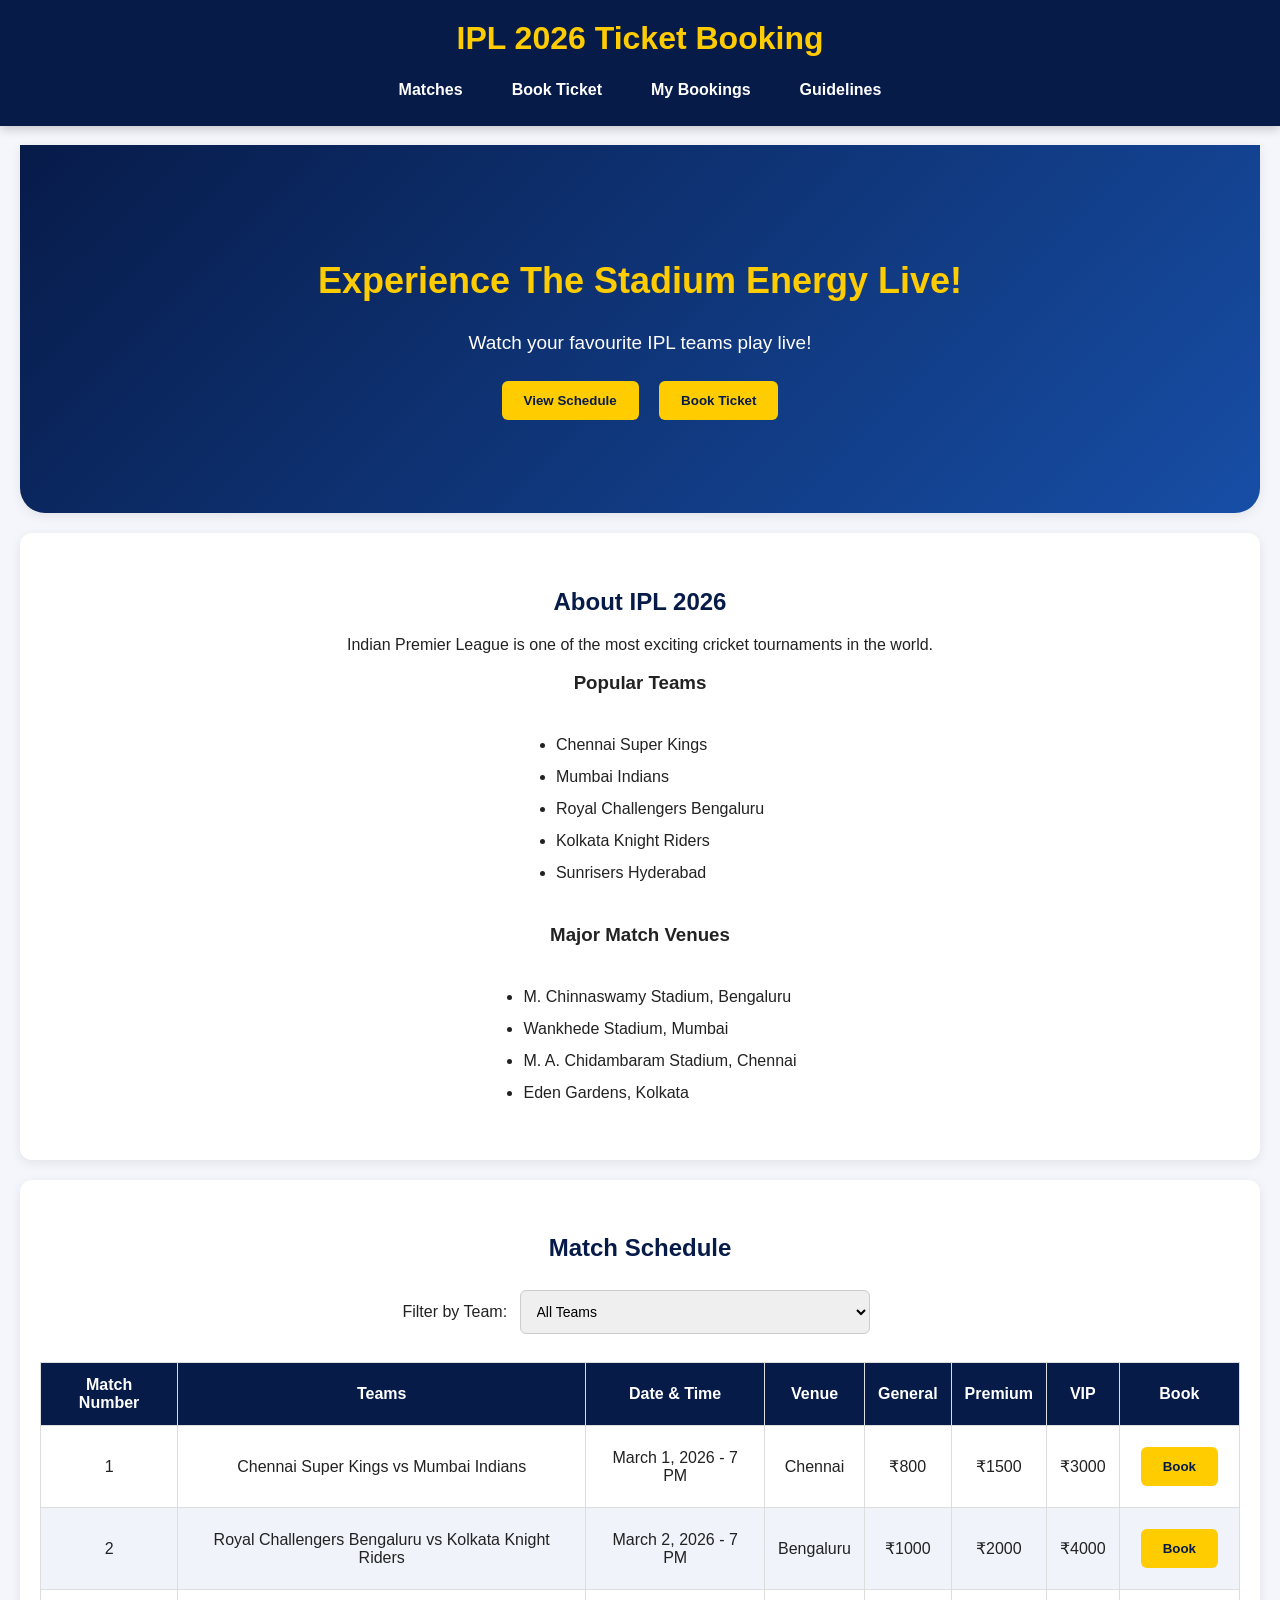
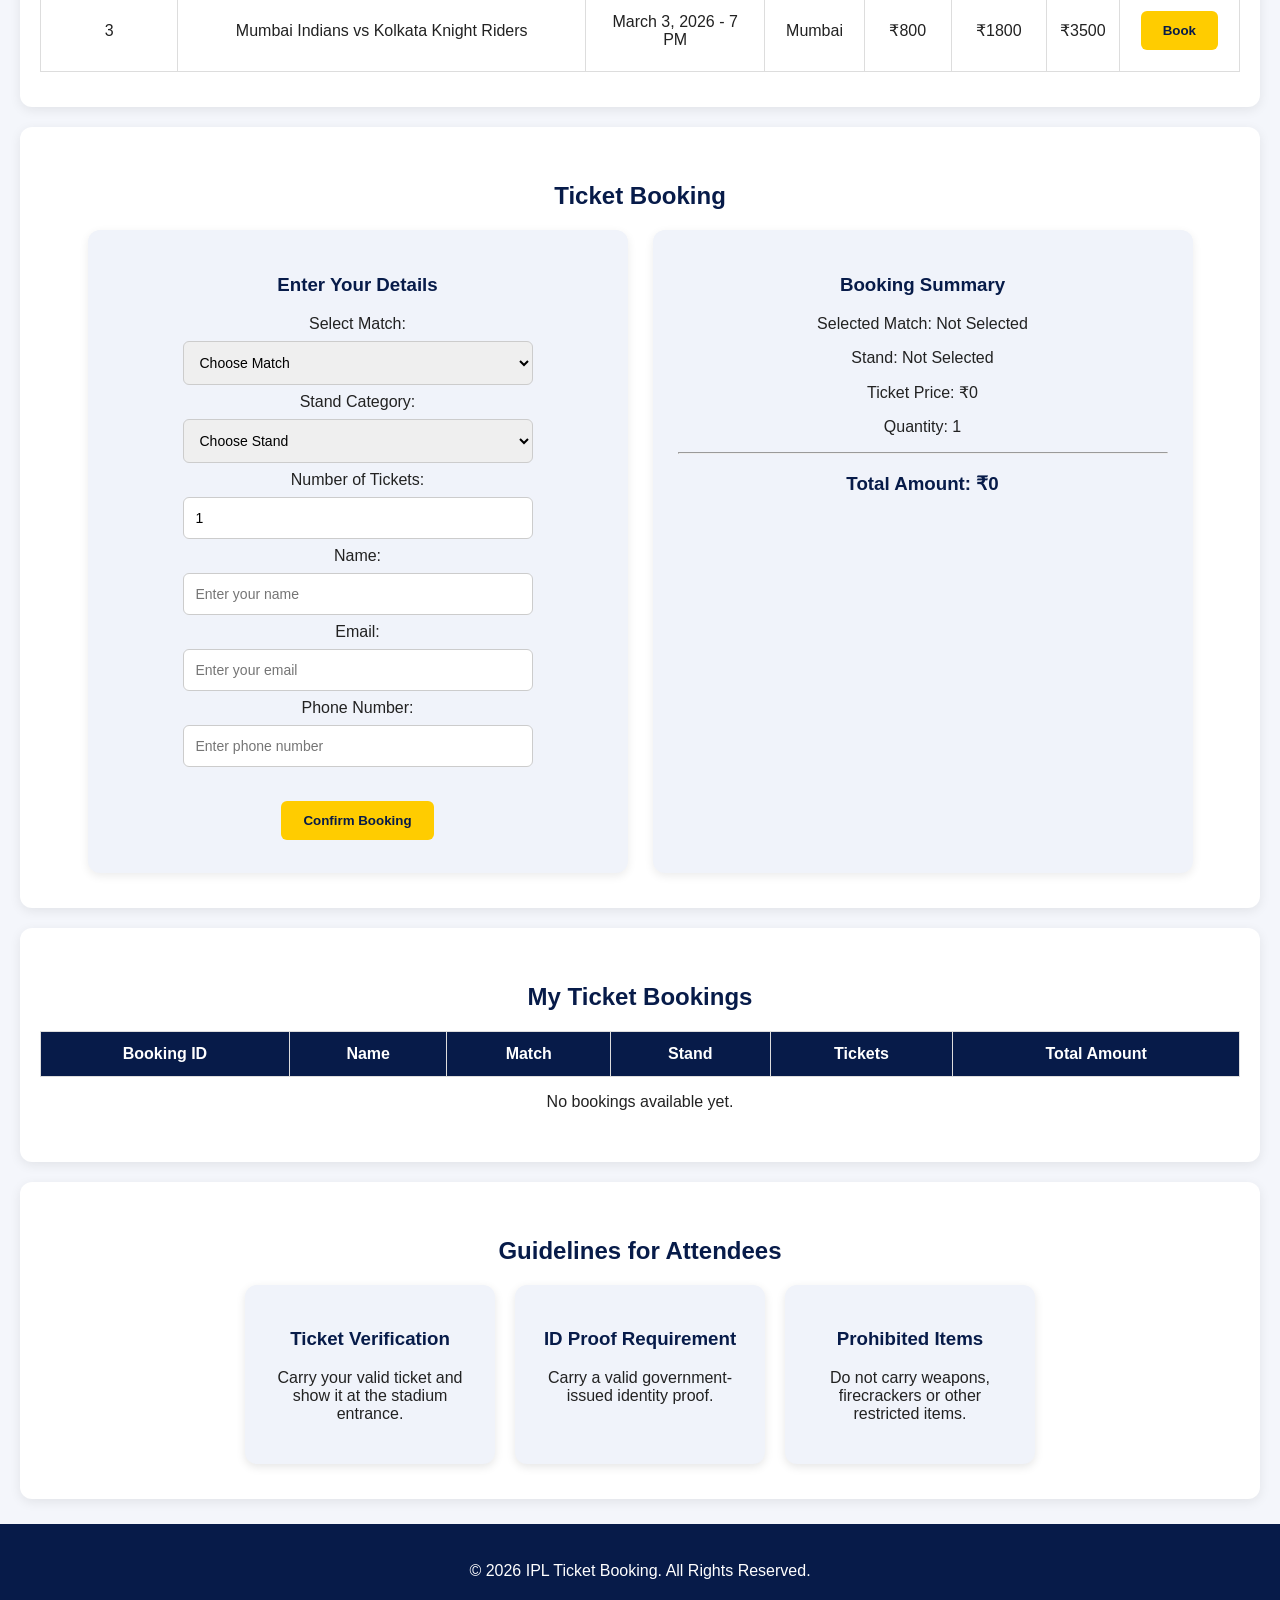
==== index.html @ 3a961a7f "Complete IPL Ticket Booking Activity 5" ====
<!DOCTYPE html>
<html lang="en">

<head>
    <meta charset="UTF-8">
    <meta name="viewport" content="width=device-width, initial-scale=1.0">
    <title>IPL 2026 Ticket Booking</title>
    <link rel="stylesheet" href="styles.css">
    
    
</head>

<body>

    <!-- HEADER AND NAVIGATION -->

    <header>
        <h1>IPL 2026 Ticket Booking</h1>

      <nav>
    <a href="#matches">Matches</a>
    <a href="booking.html">Book Ticket</a>
    <a href="#mybookings">My Bookings</a>
    <a href="#guidelines">Guidelines</a>
</nav>
    </header>

    <main>

        <!-- HERO SECTION -->

        <section id="hero">

            <h1>Experience The Stadium Energy Live!</h1>

            <p>Watch your favourite IPL teams play live!</p>

            <button onclick="location.href='#matches'">
                View Schedule
            </button>

            <button onclick="location.href='booking.html'">
                Book Ticket
            </button>

        </section>


        <!-- ABOUT IPL SECTION -->

        <section id="about">

            <h2>About IPL 2026</h2>

            <p>
                Indian Premier League is one of the most exciting
                cricket tournaments in the world.
            </p>

            <h3>Popular Teams</h3>

            <ul>
                <li>Chennai Super Kings</li>
                <li>Mumbai Indians</li>
                <li>Royal Challengers Bengaluru</li>
                <li>Kolkata Knight Riders</li>
                <li>Sunrisers Hyderabad</li>
            </ul>

            <h3>Major Match Venues</h3>

            <ul>
                <li>M. Chinnaswamy Stadium, Bengaluru</li>
                <li>Wankhede Stadium, Mumbai</li>
                <li>M. A. Chidambaram Stadium, Chennai</li>
                <li>Eden Gardens, Kolkata</li>
            </ul>

        </section>


        <!-- MATCH SCHEDULE SECTION -->

        <section id="matches">

            <h2>Match Schedule</h2>

            <label for="teamFilter">Filter by Team:</label>

            <select id="teamFilter" onchange="filterMatches()">
                <option value="all">All Teams</option>
                <option value="Chennai Super Kings">Chennai Super Kings</option>
                <option value="Mumbai Indians">Mumbai Indians</option>
                <option value="Royal Challengers Bengaluru">Royal Challengers Bengaluru</option>
                <option value="Kolkata Knight Riders">Kolkata Knight Riders</option>
            </select>

            <table>

                <thead>
                    <tr>
                        <th>Match Number</th>
                        <th>Teams</th>
                        <th>Date & Time</th>
                        <th>Venue</th>
                        <th>General</th>
                        <th>Premium</th>
                        <th>VIP</th>
                        <th>Book</th>
                    </tr>
                </thead>

                <tbody id="matchTable">

                    <tr>
                        <td>1</td>
                        <td>Chennai Super Kings vs Mumbai Indians</td>
                        <td>March 1, 2026 - 7 PM</td>
                        <td>Chennai</td>
                        <td>₹800</td>
                        <td>₹1500</td>
                        <td>₹3000</td>
                        <td>
                            <button onclick="selectMatch('CSK vs MI')">
                                Book
                            </button>
                        </td>
                    </tr>

                    <tr>
                        <td>2</td>
                        <td>Royal Challengers Bengaluru vs Kolkata Knight Riders</td>
                        <td>March 2, 2026 - 7 PM</td>
                        <td>Bengaluru</td>
                        <td>₹1000</td>
                        <td>₹2000</td>
                        <td>₹4000</td>
                        <td>
                            <button onclick="selectMatch('RCB vs KKR')">
                                Book
                            </button>
                        </td>
                    </tr>

                    <tr>
                        <td>3</td>
                        <td>Mumbai Indians vs Kolkata Knight Riders</td>
                        <td>March 3, 2026 - 7 PM</td>
                        <td>Mumbai</td>
                        <td>₹800</td>
                        <td>₹1800</td>
                        <td>₹3500</td>
                        <td>
                            <button onclick="selectMatch('MI vs KKR')">
                                Book
                            </button>
                        </td>
                    </tr>

                </tbody>

            </table>

        </section>


        <!-- TICKET BOOKING SECTION -->

        <section id="booking">

            <h2>Ticket Booking</h2>

            <div class="booking-container">

                <!-- BOOKING FORM -->

                <div class="booking-form">

                    <h3>Enter Your Details</h3>

                    <form id="ticketForm">

                        <label for="match">Select Match:</label><br>

                        <select id="match" required onchange="updateSummary()">
                            <option value="">Choose Match</option>
                            <option value="CSK vs MI">CSK vs MI</option>
                            <option value="RCB vs KKR">RCB vs KKR</option>
                            <option value="MI vs KKR">MI vs KKR</option>
                        </select>

                        <br>

                        <label for="stand">Stand Category:</label><br>

                        <select id="stand" required onchange="updateSummary()">
                            <option value="">Choose Stand</option>
                            <option value="General">General</option>
                            <option value="Premium">Premium</option>
                            <option value="VIP">VIP</option>
                        </select>

                        <br>

                        <label for="quantity">Number of Tickets:</label><br>

                        <input type="number" id="quantity"
                            min="1" max="10" value="1"
                            required oninput="updateSummary()">

                        <br>

                        <label for="name">Name:</label><br>

                        <input type="text" id="name"
                            placeholder="Enter your name" required>

                        <br>

                        <label for="email">Email:</label><br>

                        <input type="email" id="email"
                            placeholder="Enter your email" required>

                        <br>

                        <label for="phone">Phone Number:</label><br>

                        <input type="tel" id="phone"
                            placeholder="Enter phone number"
                            pattern="[0-9]{10}" required>

                        <br><br>

                        <button type="submit">Confirm Booking</button>

                    </form>

                </div>


                <!-- BOOKING SUMMARY CARD -->

                <div class="summary">

                    <h3>Booking Summary</h3>

                    <p>Selected Match: <span id="summaryMatch">Not Selected</span></p>

                    <p>Stand: <span id="summaryStand">Not Selected</span></p>

                    <p>Ticket Price: ₹<span id="summaryPrice">0</span></p>

                    <p>Quantity: <span id="summaryQuantity">1</span></p>

                    <hr>

                    <h3>Total Amount: ₹<span id="totalAmount">0</span></h3>

                </div>

            </div>

        </section>


        <!-- MY BOOKINGS SECTION -->

        <section id="mybookings">

            <h2>My Ticket Bookings</h2>

            <table>

                <thead>
                    <tr>
                        <th>Booking ID</th>
                        <th>Name</th>
                        <th>Match</th>
                        <th>Stand</th>
                        <th>Tickets</th>
                        <th>Total Amount</th>
                    </tr>
                </thead>

                <tbody>
                    <!-- Future booking records will appear here -->
                </tbody>

            </table>

            <p>No bookings available yet.</p>

        </section>


        <!-- GUIDELINES SECTION -->

        <section id="guidelines">

            <h2>Guidelines for Attendees</h2>

            <div class="card-container">

                <div class="card">
                    <h3>Ticket Verification</h3>
                    <p>
                        Carry your valid ticket and show it
                        at the stadium entrance.
                    </p>
                </div>

                <div class="card">
                    <h3>ID Proof Requirement</h3>
                    <p>
                        Carry a valid government-issued
                        identity proof.
                    </p>
                </div>

                <div class="card">
                    <h3>Prohibited Items</h3>
                    <p>
                        Do not carry weapons, firecrackers
                        or other restricted items.
                    </p>
                </div>

            </div>

        </section>

    </main>


    <!-- FOOTER -->

    <footer>

        <p>
            © 2026 IPL Ticket Booking.
            All Rights Reserved.
        </p>

    </footer>


    <!-- JAVASCRIPT -->

    <script>

        // Ticket prices for each match

        const prices = {
            "CSK vs MI": {
                General: 800,
                Premium: 1500,
                VIP: 3000
            },

            "RCB vs KKR": {
                General: 1000,
                Premium: 2000,
                VIP: 4000
            },

            "MI vs KKR": {
                General: 800,
                Premium: 1800,
                VIP: 3500
            }
        };


        // Select match from schedule table

        function selectMatch(match) {

            document.getElementById("match").value = match;

    updateSummary();

    document.getElementById("booking").scrollIntoView({
        behavior: "smooth"
        });
         showToast(match + " selected! Proceed with booking.");
}


        // Update booking summary

        function updateSummary() {

            let match = document.getElementById("match").value;

            let stand = document.getElementById("stand").value;

            let quantity = Number(document.getElementById("quantity").value) || 0;

            let price = 0;

            if (match && stand) {
                price = prices[match][stand];
            }

            let total = price * quantity;

            document.getElementById("summaryMatch").innerText =
                match || "Not Selected";

            document.getElementById("summaryStand").innerText =
                stand || "Not Selected";

            document.getElementById("summaryPrice").innerText = price;

            document.getElementById("summaryQuantity").innerText = quantity;

            document.getElementById("totalAmount").innerText = total;

        }


        // Filter matches by team

        function filterMatches() {

            let filter = document.getElementById("teamFilter").value;

            let rows = document.querySelectorAll("#matchTable tr");

            rows.forEach(function(row) {

                let teams = row.cells[1].innerText;

                if (filter === "all" || teams.includes(filter)) {

                    row.style.display = "";

                } else {

                    row.style.display = "none";

                }

            });

        }


        // Form submission

        document.getElementById("ticketForm").addEventListener("submit", function(event) {

            event.preventDefault();

            alert("Booking details submitted successfully!");

        });

    </script>
<div id="toast" class="toast"></div>
<script src="app.js"></script>
<script>
    // Your existing JavaScript functions
    // selectMatch()
    // updateSummary()
    // filterMatches()
</script>
</body>
</html>
---- styles.css ----
/* 1. CSS VARIABLES */

:root {
    --primary: #071b49;
    --accent: #ffcc00;
    --background: #f4f6fb;
    --text: #222222;
    --white: #ffffff;
}

/* 2. GENERAL STYLING */

* {
    box-sizing: border-box;
}

html {
    scroll-behavior: smooth;
    scroll-padding-top: 110px;
}

body {
    margin: 0;
    font-family: Arial, sans-serif;
    background-color: var(--background);
    color: var(--text);
    text-align: center;
}

/* 3. NAVIGATION BAR */

header {
    background-color: var(--primary);
    color: var(--white);
    padding: 15px;
    position: fixed;
    top: 0;
    left: 0;
    width: 100%;
    z-index: 1000;
    box-shadow: 0 3px 10px rgba(0, 0, 0, 0.2);
}

header h1 {
    margin: 5px;
    color: var(--accent);
}

nav {
    margin-top: 12px;
}

nav a {
    color: var(--white);
    text-decoration: none;
    margin: 12px;
    font-weight: bold;
    transition: 0.3s;
}

nav a:hover {
    color: var(--accent);
    text-decoration: underline;
}

/* Space below fixed navigation */

main {
    padding-top: 125px;
}

/* 4. SECTIONS */

section {
    background-color: var(--white);
    padding: 35px 20px;
    margin: 20px;
    border-radius: 12px;
    box-shadow: 0 3px 12px rgba(0, 0, 0, 0.08);
}

section h2 {
    color: var(--primary);
    margin-bottom: 20px;
}

/* 5. HERO / BANNER SECTION */

#hero {
    background: linear-gradient(135deg, #071b49, #174ea6);
    color: var(--white);
    padding: 85px 20px;
    border-radius: 0 0 25px 25px;
}

#hero h1 {
    font-size: 36px;
    color: var(--accent);
}

#hero p {
    font-size: 19px;
}

/* 6. BUTTONS */

button {
    background-color: var(--accent);
    color: var(--primary);
    padding: 12px 22px;
    border: none;
    border-radius: 6px;
    font-weight: bold;
    cursor: pointer;
    margin: 8px;
    transition: 0.3s;
}

button:hover {
    background-color: #ffffff;
    color: var(--primary);
    transform: translateY(-2px);
}

/* 7. ABOUT SECTION */

#about ul {
    display: inline-block;
    text-align: left;
    line-height: 2;
}

/* 8. MATCH TABLE */

table {
    width: 100%;
    border-collapse: collapse;
    margin-top: 20px;
    background-color: var(--white);
}

th, td {
    border: 1px solid #dddddd;
    padding: 13px;
}

th {
    background-color: var(--primary);
    color: var(--white);
}

tr:nth-child(even) {
    background-color: #f0f3fa;
}

tr:hover {
    background-color: #fff5cc;
}

/* 9. FORM AND INPUT FIELDS */

input, select {
    width: 90%;
    max-width: 350px;
    padding: 12px;
    margin: 8px;
    border: 1px solid #cccccc;
    border-radius: 6px;
    font-size: 14px;
}

input:focus, select:focus {
    outline: 2px solid var(--accent);
    border-color: var(--primary);
}

/* 10. BOOKING CONTAINER */

.booking-container {
    display: flex;
    justify-content: center;
    align-items: stretch;
    gap: 25px;
    flex-wrap: wrap;
}

.booking-form, .summary {
    background-color: #f0f3fa;
    padding: 25px;
    border-radius: 12px;
    width: 45%;
    min-width: 280px;
    box-shadow: 0 3px 10px rgba(0, 0, 0, 0.08);
}

.booking-form h3, .summary h3 {
    color: var(--primary);
}

/* 11. GUIDELINE CARDS */

.card-container {
    display: flex;
    justify-content: center;
    gap: 20px;
    flex-wrap: wrap;
}

.card {
    background-color: #f0f3fa;
    padding: 25px;
    border-radius: 12px;
    width: 250px;
    box-shadow: 0 3px 10px rgba(0, 0, 0, 0.1);
    transition: 0.3s;
}

.card:hover {
    transform: translateY(-5px);
    background-color: #fff5cc;
}

.card h3 {
    color: var(--primary);
}

/* 12. FOOTER */

footer {
    background-color: var(--primary);
    color: var(--white);
    padding: 22px;
    margin-top: 25px;
}

/* 13. RESPONSIVE DESIGN */

@media (max-width: 768px) {

    main {
        padding-top: 150px;
    }

    nav a {
        display: inline-block;
        margin: 8px;
        font-size: 14px;
    }

    #hero h1 {
        font-size: 26px;
    }

    .booking-form, .summary {
        width: 100%;
    }

    table {
        display: block;
        overflow-x: auto;
        white-space: nowrap;
    }

    section {
        margin: 10px;
        padding: 20px 12px;
    }
}

@media (max-width: 480px) {

    header h1 {
        font-size: 21px;
    }

    nav a {
        margin: 5px;
        font-size: 12px;
    }

    main {
        padding-top: 145px;
    }

    #hero h1 {
        font-size: 23px;
    }

    .card {
        width: 100%;
    }
}


/* BOOKING FORM SECTION */

.booking-section {
    max-width: 600px;
    margin: 140px auto 50px;
    padding: 30px;
    background: white;
    border-radius: 12px;
    box-shadow: 0 4px 15px rgba(0, 0, 0, 0.1);
}

.booking-section h1 {
    text-align: center;
    color: #071b49;
    margin-bottom: 10px;
}

.booking-section p {
    text-align: center;
    margin-bottom: 25px;
}

.booking-section form {
    display: flex;
    flex-direction: column;
}

.booking-section label {
    font-weight: bold;
    margin: 10px 0 5px;
}

.booking-section input,
.booking-section select {
    padding: 12px;
    border: 1px solid #ccc;
    border-radius: 6px;
    font-size: 15px;
}

.booking-section input:focus,
.booking-section select:focus {
    outline: 2px solid #ffcc00;
    border-color: #071b49;
}

.booking-options {
    display: flex;
    align-items: center;
    gap: 10px;
    margin: 5px 0;
}

.booking-options label {
    margin: 0;
    font-weight: normal;
}

.form-buttons {
    display: flex;
    gap: 15px;
    margin-top: 25px;
}

.form-buttons button {
    flex: 1;
    padding: 12px;
    border: none;
    border-radius: 6px;
    background: #071b49;
    color: white;
    font-size: 15px;
    cursor: pointer;
}

.form-buttons button:hover {
    background: #ffcc00;
    color: #071b49;
}

@media (max-width: 600px) {
    .booking-section {
        margin: 120px 15px 30px;
        padding: 20px;
    }

    .form-buttons {
        flex-direction: column;
    }
}


/* BOOKING PAGE NAVIGATION */

header nav {
    display: flex;
    justify-content: center;
    align-items: center;
    flex-wrap: wrap;
    gap: 25px;
}

header nav h2 {
    color: var(--accent);
    margin: 5px 15px;
}

header nav ul {
    display: flex;
    justify-content: center;
    align-items: center;
    list-style: none;
    padding: 0;
    margin: 5px;
    gap: 20px;
}

header nav ul li {
    display: inline-block;
}

header nav ul li a {
    margin: 0;
    white-space: nowrap;
}

@media (max-width: 600px) {
    header nav {
        flex-direction: column;
        gap: 10px;
    }

    header nav ul {
        flex-wrap: wrap;
        gap: 10px;
    }
}
/* ACTIVITY 5 - TOAST NOTIFICATION */

.toast {
    position: fixed;
    bottom: 30px;
    right: 30px;

    background-color: #071b49;
    color: #ffffff;

    padding: 15px 25px;
    border-radius: 8px;

    opacity: 0;
    visibility: hidden;

    transition: opacity 0.3s ease;
    z-index: 2000;

    box-shadow: 0 4px 12px rgba(0, 0, 0, 0.2);
}

.toast.show {
    opacity: 1;
    visibility: visible;
}

@media (max-width: 600px) {
    .toast {
        left: 15px;
        right: 15px;
        bottom: 20px;
    }
}
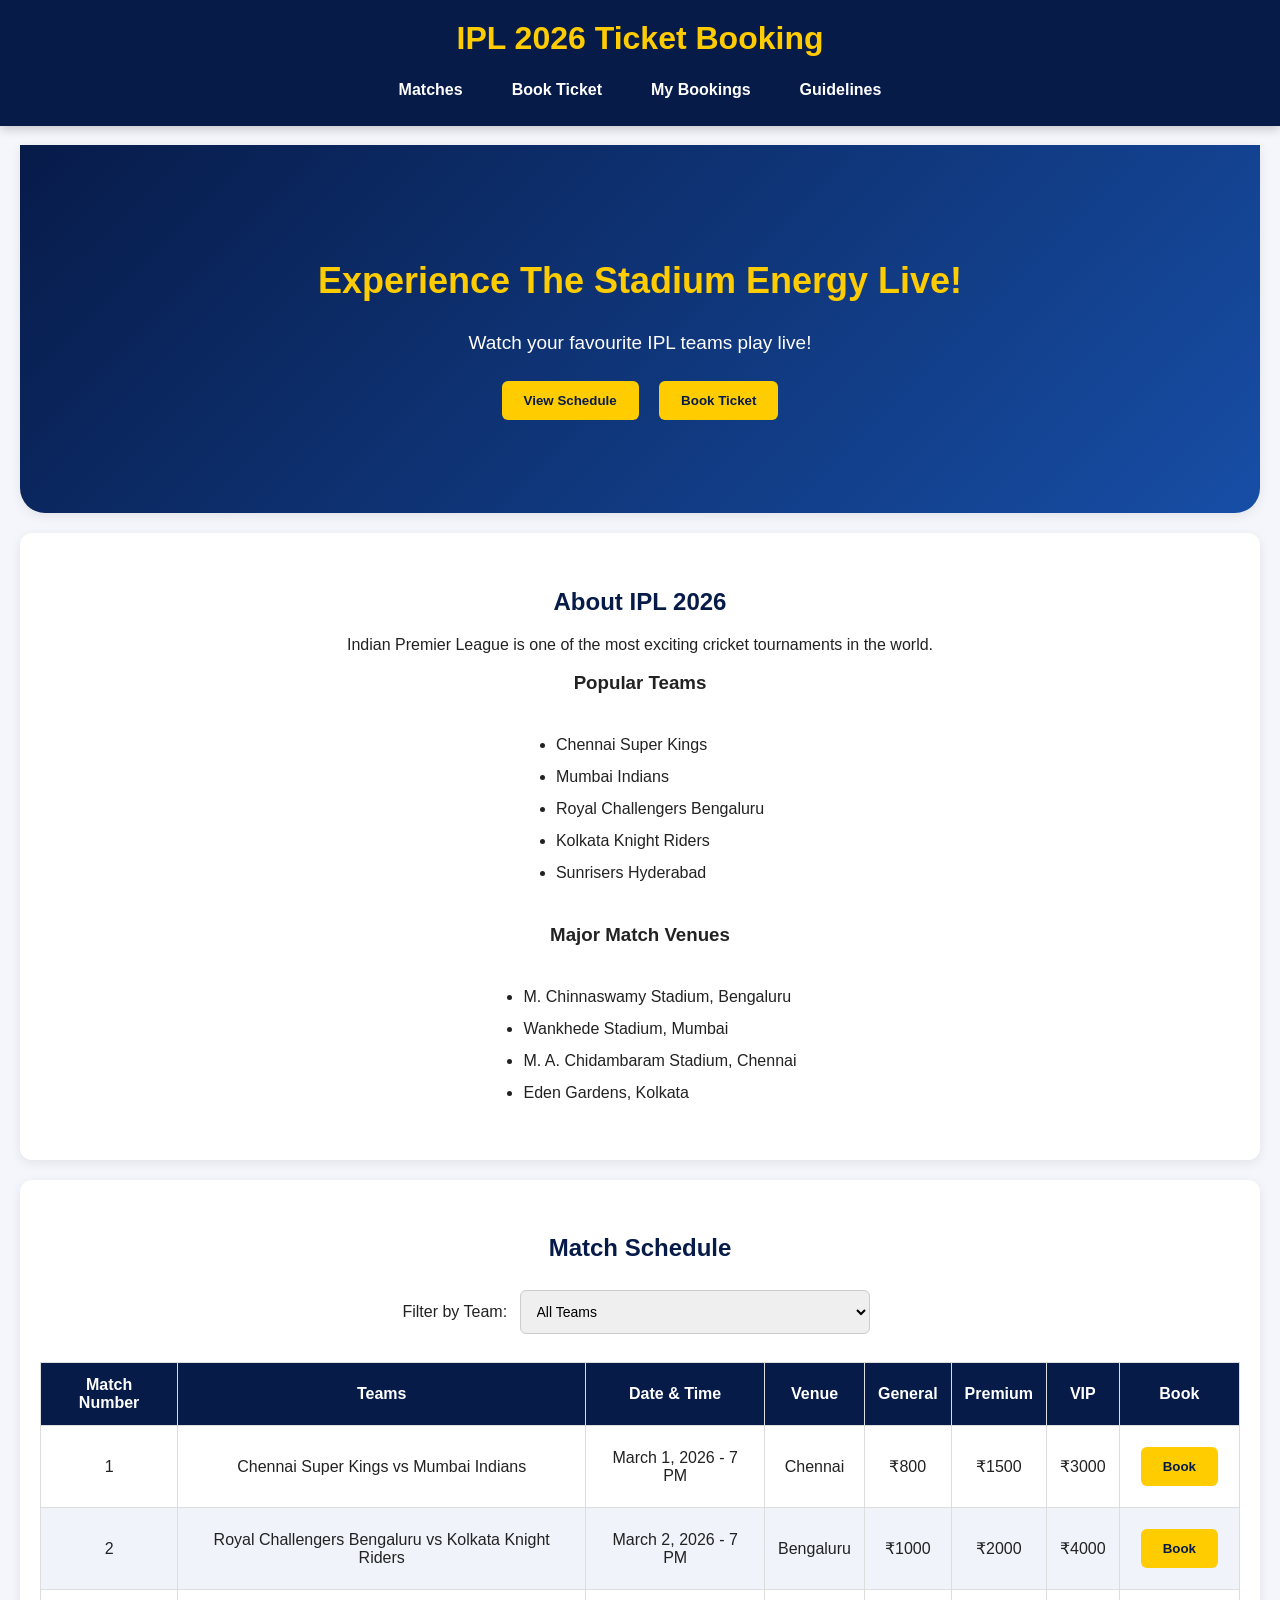
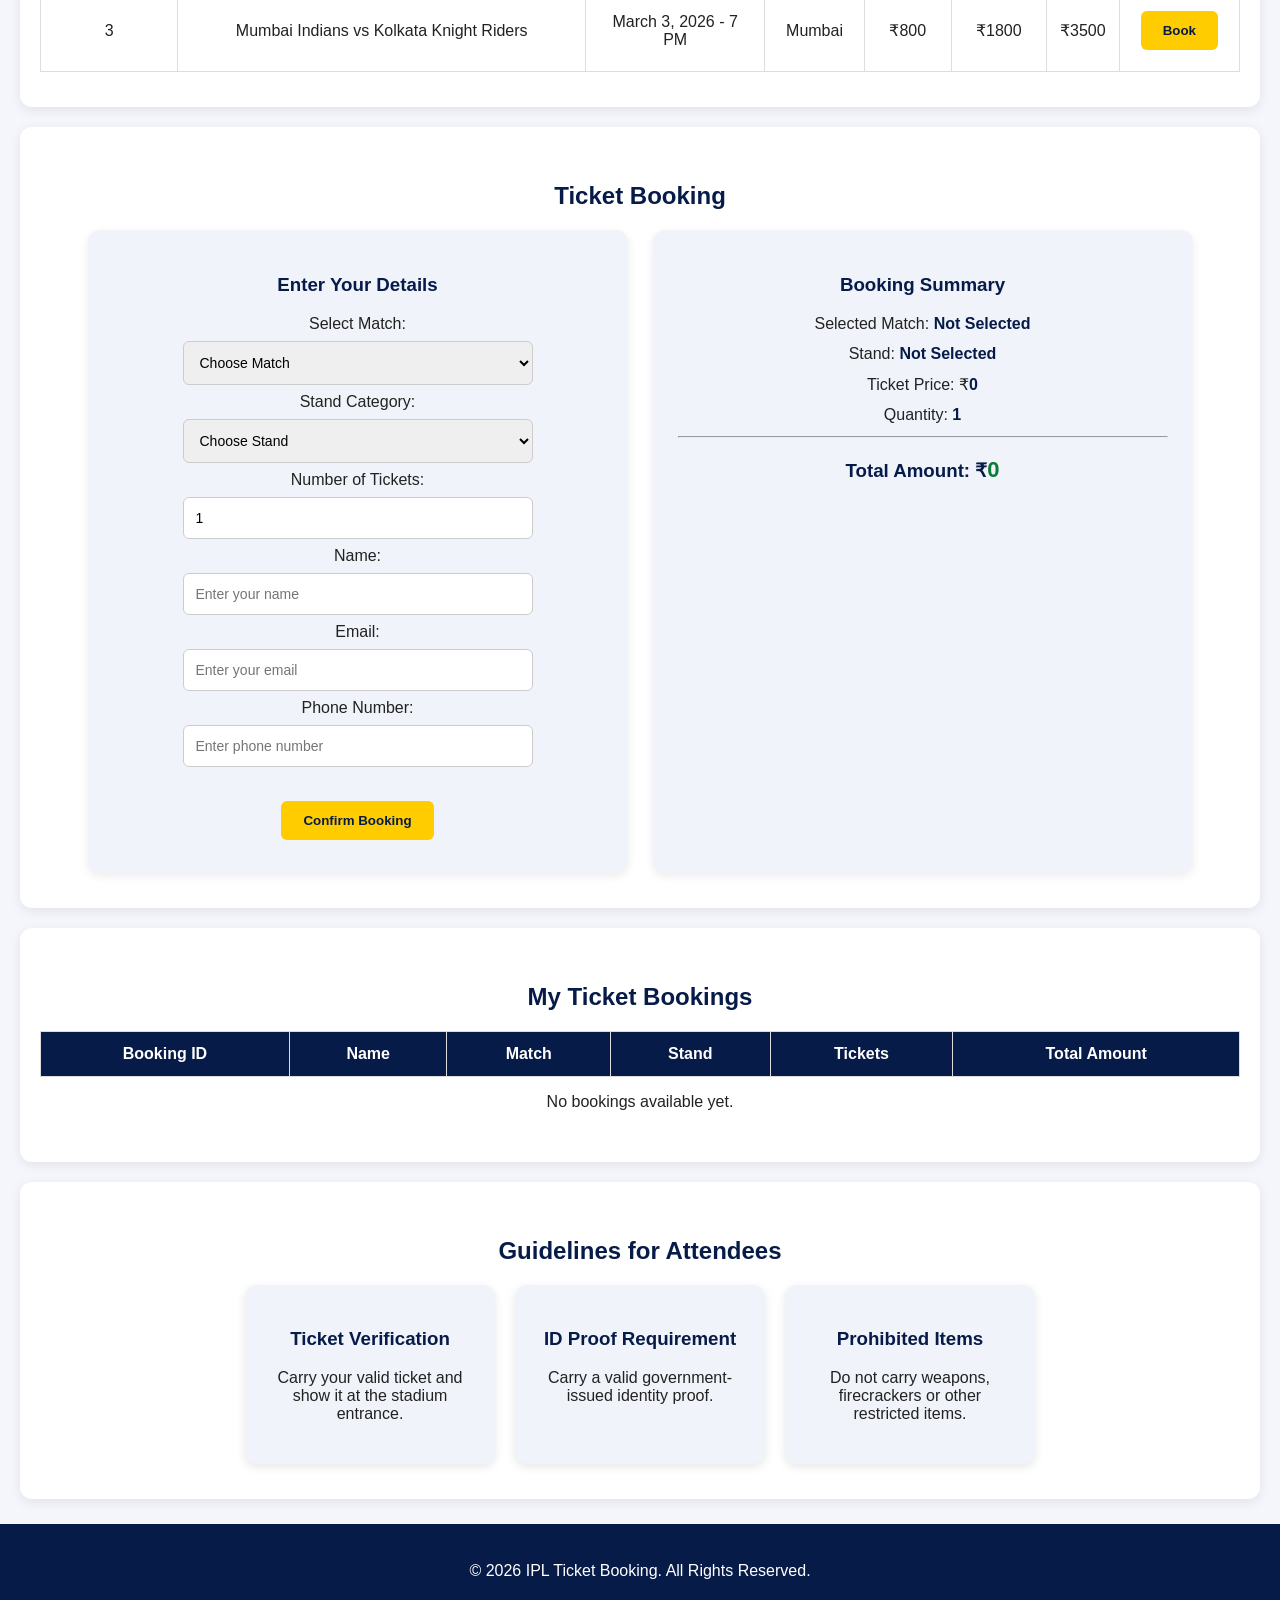
==== commit d5e5d267: "Complete IPL ticket booking Activity 7" ====
--- a/index.html
+++ b/index.html
@@ -7,8 +7,6 @@
     <meta name="viewport" content="width=device-width, initial-scale=1.0">
     <title>IPL 2026 Ticket Booking</title>
     <link rel="stylesheet" href="styles.css">
-    
-    
 </head>
 
 <body>
@@ -18,12 +16,12 @@
     <header>
         <h1>IPL 2026 Ticket Booking</h1>
 
-      <nav>
-    <a href="#matches">Matches</a>
-    <a href="booking.html">Book Ticket</a>
-    <a href="#mybookings">My Bookings</a>
-    <a href="#guidelines">Guidelines</a>
-</nav>
+        <nav>
+            <a href="#matches">Matches</a>
+            <a href="#booking">Book Ticket</a>
+            <a href="#mybookings">My Bookings</a>
+            <a href="#guidelines">Guidelines</a>
+        </nav>
     </header>
 
     <main>
@@ -40,7 +38,7 @@
                 View Schedule
             </button>
 
-            <button onclick="location.href='booking.html'">
+            <button onclick="location.href='#booking'">
                 Book Ticket
             </button>
 
@@ -88,7 +86,7 @@
 
             <label for="teamFilter">Filter by Team:</label>
 
-            <select id="teamFilter" onchange="filterMatches()">
+            <select id="teamFilter">
                 <option value="all">All Teams</option>
                 <option value="Chennai Super Kings">Chennai Super Kings</option>
                 <option value="Mumbai Indians">Mumbai Indians</option>
@@ -183,7 +181,7 @@
 
                         <label for="match">Select Match:</label><br>
 
-                        <select id="match" required onchange="updateSummary()">
+                        <select id="match" required>
                             <option value="">Choose Match</option>
                             <option value="CSK vs MI">CSK vs MI</option>
                             <option value="RCB vs KKR">RCB vs KKR</option>
@@ -194,7 +192,7 @@
 
                         <label for="stand">Stand Category:</label><br>
 
-                        <select id="stand" required onchange="updateSummary()">
+                        <select id="stand" required>
                             <option value="">Choose Stand</option>
                             <option value="General">General</option>
                             <option value="Premium">Premium</option>
@@ -205,31 +203,48 @@
 
                         <label for="quantity">Number of Tickets:</label><br>
 
-                        <input type="number" id="quantity"
-                            min="1" max="10" value="1"
-                            required oninput="updateSummary()">
+                        <input
+                            type="number"
+                            id="quantity"
+                            min="1"
+                            max="10"
+                            value="1"
+                            required
+                        >
 
                         <br>
 
                         <label for="name">Name:</label><br>
 
-                        <input type="text" id="name"
-                            placeholder="Enter your name" required>
+                        <input
+                            type="text"
+                            id="name"
+                            placeholder="Enter your name"
+                            required
+                        >
 
                         <br>
 
                         <label for="email">Email:</label><br>
 
-                        <input type="email" id="email"
-                            placeholder="Enter your email" required>
+                        <input
+                            type="email"
+                            id="email"
+                            placeholder="Enter your email"
+                            required
+                        >
 
                         <br>
 
                         <label for="phone">Phone Number:</label><br>
 
-                        <input type="tel" id="phone"
+                        <input
+                            type="tel"
+                            id="phone"
                             placeholder="Enter phone number"
-                            pattern="[0-9]{10}" required>
+                            pattern="[0-9]{10}"
+                            required
+                        >
 
                         <br><br>
 
@@ -246,17 +261,30 @@
 
                     <h3>Booking Summary</h3>
 
-                    <p>Selected Match: <span id="summaryMatch">Not Selected</span></p>
-
-                    <p>Stand: <span id="summaryStand">Not Selected</span></p>
-
-                    <p>Ticket Price: ₹<span id="summaryPrice">0</span></p>
-
-                    <p>Quantity: <span id="summaryQuantity">1</span></p>
+                    <p>
+                        Selected Match:
+                        <span id="summaryMatch">Not Selected</span>
+                    </p>
+
+                    <p>
+                        Stand:
+                        <span id="summaryStand">Not Selected</span>
+                    </p>
+
+                    <p>
+                        Ticket Price: ₹<span id="summaryPrice">0</span>
+                    </p>
+
+                    <p>
+                        Quantity:
+                        <span id="summaryQuantity">1</span>
+                    </p>
 
                     <hr>
 
-                    <h3>Total Amount: ₹<span id="totalAmount">0</span></h3>
+                    <h3>
+                        Total Amount: ₹<span id="totalAmount">0</span>
+                    </h3>
 
                 </div>
 
@@ -346,126 +374,15 @@
     </footer>
 
 
-    <!-- JAVASCRIPT -->
-
-    <script>
-
-        // Ticket prices for each match
-
-        const prices = {
-            "CSK vs MI": {
-                General: 800,
-                Premium: 1500,
-                VIP: 3000
-            },
-
-            "RCB vs KKR": {
-                General: 1000,
-                Premium: 2000,
-                VIP: 4000
-            },
-
-            "MI vs KKR": {
-                General: 800,
-                Premium: 1800,
-                VIP: 3500
-            }
-        };
-
-
-        // Select match from schedule table
-
-        function selectMatch(match) {
-
-            document.getElementById("match").value = match;
-
-    updateSummary();
-
-    document.getElementById("booking").scrollIntoView({
-        behavior: "smooth"
-        });
-         showToast(match + " selected! Proceed with booking.");
-}
-
-
-        // Update booking summary
-
-        function updateSummary() {
-
-            let match = document.getElementById("match").value;
-
-            let stand = document.getElementById("stand").value;
-
-            let quantity = Number(document.getElementById("quantity").value) || 0;
-
-            let price = 0;
-
-            if (match && stand) {
-                price = prices[match][stand];
-            }
-
-            let total = price * quantity;
-
-            document.getElementById("summaryMatch").innerText =
-                match || "Not Selected";
-
-            document.getElementById("summaryStand").innerText =
-                stand || "Not Selected";
-
-            document.getElementById("summaryPrice").innerText = price;
-
-            document.getElementById("summaryQuantity").innerText = quantity;
-
-            document.getElementById("totalAmount").innerText = total;
-
-        }
-
-
-        // Filter matches by team
-
-        function filterMatches() {
-
-            let filter = document.getElementById("teamFilter").value;
-
-            let rows = document.querySelectorAll("#matchTable tr");
-
-            rows.forEach(function(row) {
-
-                let teams = row.cells[1].innerText;
-
-                if (filter === "all" || teams.includes(filter)) {
-
-                    row.style.display = "";
-
-                } else {
-
-                    row.style.display = "none";
-
-                }
-
-            });
-
-        }
-
-
-        // Form submission
-
-        document.getElementById("ticketForm").addEventListener("submit", function(event) {
-
-            event.preventDefault();
-
-            alert("Booking details submitted successfully!");
-
-        });
-
-    </script>
-<div id="toast" class="toast"></div>
-<script src="app.js"></script>
-<script>
-    // Your existing JavaScript functions
-    // selectMatch()
-    // updateSummary()
-    // filterMatches()
-</script>
+    <!-- TOAST NOTIFICATION -->
+
+    <div id="toast" class="toast"></div>
+
+
+    <!-- EXTERNAL JAVASCRIPT -->
+
+    <script src="app.js"></script>
+
 </body>
+
 </html>
--- a/styles.css
+++ b/styles.css
@@ -464,3 +464,20 @@
         bottom: 20px;
     }
 }
+
+/* ACTIVITY 7 - LIVE BOOKING SUMMARY */
+
+.summary p {
+    margin: 12px 0;
+    font-size: 16px;
+}
+
+.summary span {
+    font-weight: bold;
+    color: var(--primary);
+}
+
+#totalAmount {
+    color: #0b7a35;
+    font-size: 22px;
+}
